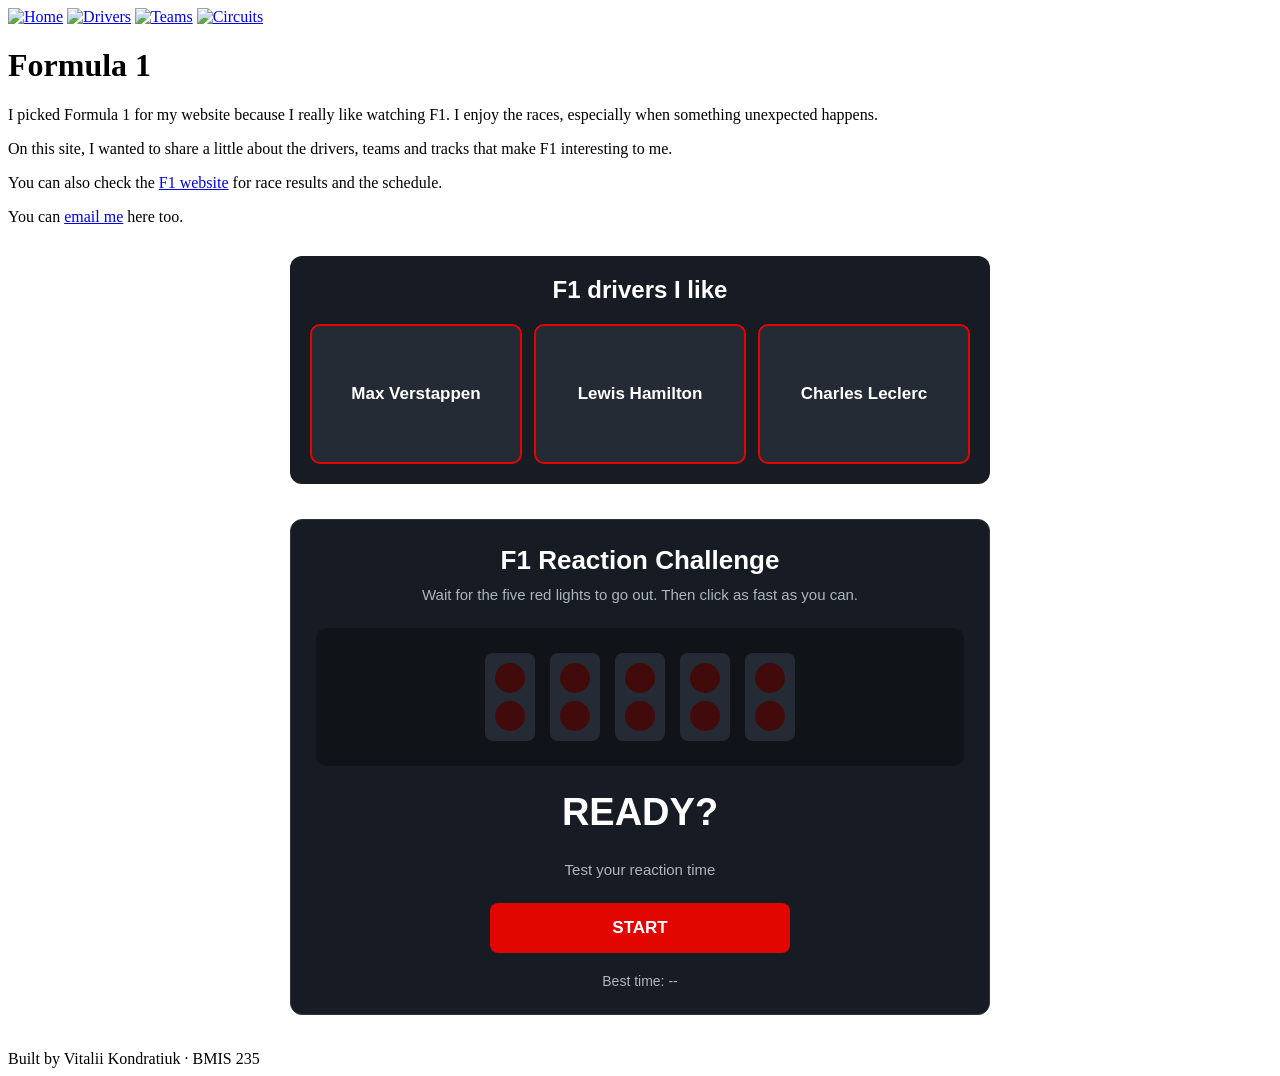
==== index.html @ 8a63a35b "reaction challenge" ====
<!DOCTYPE html>
<!--
  Author: Vitalii Kondratiuk
  GU username: vkondratiuk
  Course: BMIS 235 - HTML-4
-->
<html lang="en">
<head>
<meta charset="utf-8">
<meta name="author" content="Vitalii Kondratiuk">
<meta name="viewport" content="width=device-width, initial-scale=1">
<title>Formula 1 | Home</title>
<link rel="stylesheet" href="styles.css">
</head>
<body>

<nav>
    <a href="index.html"><img src="img/home.png" alt="Home"></a>
    <a href="drivers.html"><img src="img/drivers.png" alt="Drivers"></a>
    <a href="teams.html"><img src="img/teams.png" alt="Teams"></a>
    <a href="circuits.html"><img src="img/circuits.png" alt="Circuits"></a>
</nav>

<h1>Formula 1</h1>

<p>I picked Formula 1 for my website because I really like watching F1. I enjoy the races, especially when something unexpected happens.</p>

<p>On this site, I wanted to share a little about the drivers, teams and tracks that make F1 interesting to me.</p>

<p>You can also check the <a href="https://www.formula1.com/">F1 website</a> for race results and the schedule.</p>

<p>You can <a href="mailto:vkondratiuk@zagmail.gonzaga.edu">email me</a> here too.</p>

<div class="showcase">

<!-- css cards -->
<style>
.showcase {
    max-width: 700px;
    margin: 30px auto;
    padding: 20px;
    background-color: #171c24;
    border-radius: 12px;
    box-sizing: border-box;
    font-family: Arial, sans-serif;
}

.showcase .f1-title {
    color: white;
    text-align: center;
    margin: 0 0 20px;
    font-size: 24px;
}

.showcase .f1-cards {
    display: grid;
    grid-template-columns: repeat(3, minmax(0, 1fr));
    gap: 12px;
}

.showcase .f1-card {
    display: block;
    width: 100%;
    height: 140px;
    padding: 0;
    border: none;
    background: transparent;
    color: white;
    cursor: pointer;
    perspective: 800px;
    font-family: inherit;
}

.showcase .f1-inner {
    display: block;
    position: relative;
    width: 100%;
    height: 100%;
    transform-style: preserve-3d;
    transition: transform 0.5s ease;
}

.showcase .f1-card.is-flipped .f1-inner {
    transform: rotateY(180deg);
}

.showcase .f1-front,
.showcase .f1-back {
    position: absolute;
    inset: 0;
    display: flex;
    flex-direction: column;
    align-items: center;
    justify-content: center;
    padding: 12px;
    border: 2px solid #e10600;
    border-radius: 10px;
    box-sizing: border-box;
    backface-visibility: hidden;
    -webkit-backface-visibility: hidden;
    text-align: center;
}

.showcase .f1-front {
    background-color: #252b35;
}

.showcase .f1-back {
    background-color: #e10600;
    transform: rotateY(180deg);
}

.showcase .f1-front strong {
    font-size: 17px;
}

.showcase .f1-back span {
    font-size: 14px;
    line-height: 1.4;
}

.showcase .f1-card:focus-visible {
    outline: 2px solid white;
    outline-offset: 4px;
}

@media (max-width: 520px) {
    .showcase .f1-cards {
        grid-template-columns: 1fr;
    }

    .showcase .f1-card {
        height: 100px;
    }
}

@media (prefers-reduced-motion: reduce) {
    .showcase .f1-inner {
        transition: none;
    }
}
</style>

<h2 class="f1-title">F1 drivers I like</h2>

<div class="f1-cards">
    <button class="f1-card" type="button" aria-pressed="false">
        <span class="f1-inner">
            <span class="f1-front">
                <strong>Max Verstappen</strong>
            </span>
            <span class="f1-back">
                <span>I like how aggressive he is on track</span>
            </span>
        </span>
    </button>

    <button class="f1-card" type="button" aria-pressed="false">
        <span class="f1-inner">
            <span class="f1-front">
                <strong>Lewis Hamilton</strong>
            </span>
            <span class="f1-back">
                <span>It's fun watching him fight for positions</span>
            </span>
        </span>
    </button>

    <button class="f1-card" type="button" aria-pressed="false">
        <span class="f1-inner">
            <span class="f1-front">
                <strong>Charles Leclerc</strong>
            </span>
            <span class="f1-back">
                <span>His qualifying laps are crazy sometimes</span>
            </span>
        </span>
    </button>
</div>

<script>
document.querySelectorAll(".showcase .f1-card").forEach((card) => {
    card.addEventListener("click", () => {
        const flipped = card.classList.toggle("is-flipped");
        card.setAttribute("aria-pressed", String(flipped));
    });
});
</script>

</div>


<!--
  AI piece: F1 reaction game made with ChatGPT.
  The lights turn on one by one and then go out after a random delay.
  JavaScript measures the reaction time and saves the best result.
-->
<section class="reaction-game">

<style>
.reaction-game {
    max-width: 700px;
    margin: 35px auto;
    padding: 25px;
    box-sizing: border-box;
    background: #171c24;
    border: 1px solid #30343b;
    border-radius: 12px;
    text-align: center;
    font-family: Arial, sans-serif;
}

.reaction-game h2 {
    margin: 0 0 10px;
    color: white;
    font-size: 26px;
}

.reaction-game .reaction-info {
    margin: 0 auto 25px;
    font-size: 15px;
    color: #aeb4bd;
}

.reaction-game .reaction-lights {
    display: flex;
    justify-content: center;
    gap: 15px;
    padding: 25px 10px;
    background: #101419;
    border-radius: 10px;
}

.reaction-game .reaction-light {
    display: flex;
    flex-direction: column;
    gap: 8px;
    padding: 10px;
    background: #252b35;
    border-radius: 8px;
}

.reaction-game .reaction-light span {
    display: block;
    width: 30px;
    height: 30px;
    border-radius: 50%;
    background: #420b0b;
    transition: background 0.1s;
}

.reaction-game .reaction-light.on span {
    background: #ff2020;
    box-shadow: 0 0 15px #e10600;
}

.reaction-game .reaction-result {
    min-height: 60px;
    margin: 25px 0 10px;
    font-size: 38px;
    font-weight: bold;
    color: white;
}

.reaction-game .reaction-message {
    min-height: 22px;
    margin: 0 0 20px;
    color: #aeb4bd;
    font-size: 15px;
}

.reaction-game .reaction-button {
    width: 100%;
    max-width: 300px;
    padding: 15px 20px;
    border: none;
    border-radius: 8px;
    background: #e10600;
    color: white;
    font-size: 17px;
    font-weight: bold;
    cursor: pointer;
}

.reaction-game .reaction-button:hover {
    background: #ff2424;
}

.reaction-game .reaction-button:focus-visible {
    outline: 3px solid white;
    outline-offset: 3px;
}

.reaction-game .reaction-best {
    margin: 20px 0 0;
    color: #aeb4bd;
    font-size: 14px;
}

@media (max-width: 520px) {
    .reaction-game {
        padding: 15px;
    }

    .reaction-game .reaction-lights {
        gap: 5px;
    }

    .reaction-game .reaction-light {
        padding: 5px;
        gap: 5px;
    }

    .reaction-game .reaction-light span {
        width: 22px;
        height: 22px;
    }

    .reaction-game .reaction-result {
        font-size: 30px;
    }
}
</style>

<h2>F1 Reaction Challenge</h2>

<p class="reaction-info">
    Wait for the five red lights to go out.
    Then click as fast as you can.
</p>

<div class="reaction-lights" aria-hidden="true">
    <div class="reaction-light">
        <span></span><span></span>
    </div>
    <div class="reaction-light">
        <span></span><span></span>
    </div>
    <div class="reaction-light">
        <span></span><span></span>
    </div>
    <div class="reaction-light">
        <span></span><span></span>
    </div>
    <div class="reaction-light">
        <span></span><span></span>
    </div>
</div>

<div class="reaction-result" aria-live="polite">
    READY?
</div>

<p class="reaction-message">Test your reaction time</p>

<button class="reaction-button" type="button">
    START
</button>

<p class="reaction-best">Best time: --</p>

<script>
(() => {
    const game = document.querySelector(".reaction-game");
    const lights = game.querySelectorAll(".reaction-light");
    const button = game.querySelector(".reaction-button");
    const result = game.querySelector(".reaction-result");
    const message = game.querySelector(".reaction-message");
    const bestDisplay = game.querySelector(".reaction-best");

    let state = "ready";
    let startTime = 0;
    let timers = [];
    let bestTime = null;

    try {
        const saved = localStorage.getItem("f1ReactionBest");

        if (saved !== null &&
            Number.isFinite(Number(saved)) &&
            Number(saved) >= 0) {
            bestTime = Number(saved);
            bestDisplay.textContent = "Best time: " + bestTime + " ms";
        }
    } catch (error) {
        // Game works without saved results
    }

    function clearLights() {
        lights.forEach(light => {
            light.classList.remove("on");
        });
    }

    function clearTimers() {
        timers.forEach(timer => clearTimeout(timer));
        timers = [];
    }

    function startGame() {
        clearTimers();
        clearLights();

        state = "waiting";
        result.textContent = "GET READY";
        message.textContent = "Don't click before lights out";
        button.textContent = "WAIT...";

        lights.forEach((light, index) => {
            const timer = setTimeout(() => {
                light.classList.add("on");
            }, (index + 1) * 1000);

            timers.push(timer);
        });

        const randomDelay = 500 + Math.random() * 2000;

        const timer = setTimeout(() => {
            clearLights();
            startTime = performance.now();

            state = "go";
            result.textContent = "GO!";
            message.textContent = "Click now!";
            button.textContent = "CLICK!";
        }, 5000 + randomDelay);

        timers.push(timer);
    }

    function jumpStart() {
        clearTimers();
        clearLights();

        state = "finished";
        result.textContent = "JUMP START";
        message.textContent = "You clicked too early";
        button.textContent = "TRY AGAIN";
    }

    function finishGame() {
        const reaction = Math.round(performance.now() - startTime);

        state = "finished";
        result.textContent = reaction + " ms";
        button.textContent = "TRY AGAIN";

        if (reaction < 200) {
            message.textContent = "Amazing reaction!";
        } else if (reaction < 350) {
            message.textContent = "Nice start!";
        } else {
            message.textContent = "Try to beat your time";
        }

        if (bestTime === null || reaction < bestTime) {
            bestTime = reaction;
            bestDisplay.textContent = "Best time: " + bestTime + " ms";

            try {
                localStorage.setItem("f1ReactionBest", bestTime);
            } catch (error) {
                // Saving is optional
            }
        }
    }

    button.addEventListener("click", () => {
        if (state === "ready" || state === "finished") {
            startGame();
        } else if (state === "waiting") {
            jumpStart();
        } else if (state === "go") {
            finishGame();
        }
    });
})();
</script>

</section>

<footer>Built by Vitalii Kondratiuk &middot; BMIS 235</footer>

</body>
</html>
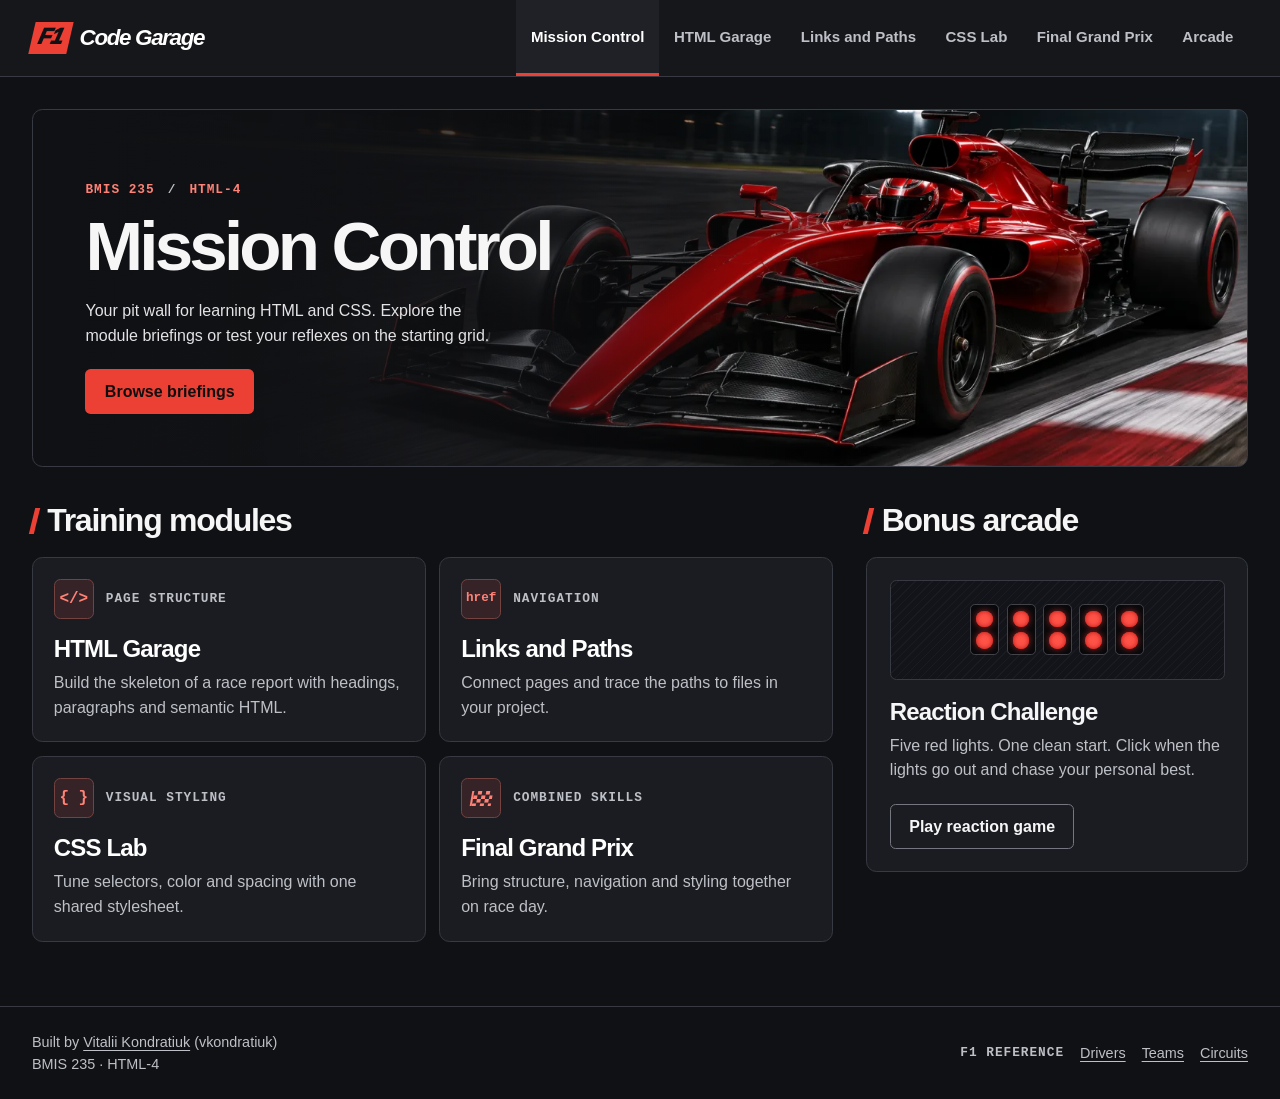
==== commit 8bcb96bb: "Build F1 Code Garage foundation" ====
--- a/index.html
+++ b/index.html
@@ -1,4 +1,4 @@
-<!DOCTYPE html>
+<!doctype html>
 <!--
   Author: Vitalii Kondratiuk
   GU username: vkondratiuk
@@ -6,481 +6,102 @@
 -->
 <html lang="en">
 <head>
-<meta charset="utf-8">
-<meta name="author" content="Vitalii Kondratiuk">
-<meta name="viewport" content="width=device-width, initial-scale=1">
-<title>Formula 1 | Home</title>
-<link rel="stylesheet" href="styles.css">
+  <meta charset="utf-8">
+  <meta name="viewport" content="width=device-width, initial-scale=1">
+  <meta name="author" content="Vitalii Kondratiuk">
+  <title>Mission Control | F1 Code Garage</title>
+  <link rel="icon" href="img/garage-icon.png" type="image/png">
+  <link rel="stylesheet" href="styles.css">
 </head>
 <body>
-
-<nav>
-    <a href="index.html"><img src="img/home.png" alt="Home"></a>
-    <a href="drivers.html"><img src="img/drivers.png" alt="Drivers"></a>
-    <a href="teams.html"><img src="img/teams.png" alt="Teams"></a>
-    <a href="circuits.html"><img src="img/circuits.png" alt="Circuits"></a>
-</nav>
-
-<h1>Formula 1</h1>
-
-<p>I picked Formula 1 for my website because I really like watching F1. I enjoy the races, especially when something unexpected happens.</p>
-
-<p>On this site, I wanted to share a little about the drivers, teams and tracks that make F1 interesting to me.</p>
-
-<p>You can also check the <a href="https://www.formula1.com/">F1 website</a> for race results and the schedule.</p>
-
-<p>You can <a href="mailto:vkondratiuk@zagmail.gonzaga.edu">email me</a> here too.</p>
-
-<div class="showcase">
-
-<!-- css cards -->
-<style>
-.showcase {
-    max-width: 700px;
-    margin: 30px auto;
-    padding: 20px;
-    background-color: #171c24;
-    border-radius: 12px;
-    box-sizing: border-box;
-    font-family: Arial, sans-serif;
-}
-
-.showcase .f1-title {
-    color: white;
-    text-align: center;
-    margin: 0 0 20px;
-    font-size: 24px;
-}
-
-.showcase .f1-cards {
-    display: grid;
-    grid-template-columns: repeat(3, minmax(0, 1fr));
-    gap: 12px;
-}
-
-.showcase .f1-card {
-    display: block;
-    width: 100%;
-    height: 140px;
-    padding: 0;
-    border: none;
-    background: transparent;
-    color: white;
-    cursor: pointer;
-    perspective: 800px;
-    font-family: inherit;
-}
-
-.showcase .f1-inner {
-    display: block;
-    position: relative;
-    width: 100%;
-    height: 100%;
-    transform-style: preserve-3d;
-    transition: transform 0.5s ease;
-}
-
-.showcase .f1-card.is-flipped .f1-inner {
-    transform: rotateY(180deg);
-}
-
-.showcase .f1-front,
-.showcase .f1-back {
-    position: absolute;
-    inset: 0;
-    display: flex;
-    flex-direction: column;
-    align-items: center;
-    justify-content: center;
-    padding: 12px;
-    border: 2px solid #e10600;
-    border-radius: 10px;
-    box-sizing: border-box;
-    backface-visibility: hidden;
-    -webkit-backface-visibility: hidden;
-    text-align: center;
-}
-
-.showcase .f1-front {
-    background-color: #252b35;
-}
-
-.showcase .f1-back {
-    background-color: #e10600;
-    transform: rotateY(180deg);
-}
-
-.showcase .f1-front strong {
-    font-size: 17px;
-}
-
-.showcase .f1-back span {
-    font-size: 14px;
-    line-height: 1.4;
-}
-
-.showcase .f1-card:focus-visible {
-    outline: 2px solid white;
-    outline-offset: 4px;
-}
-
-@media (max-width: 520px) {
-    .showcase .f1-cards {
-        grid-template-columns: 1fr;
-    }
-
-    .showcase .f1-card {
-        height: 100px;
-    }
-}
-
-@media (prefers-reduced-motion: reduce) {
-    .showcase .f1-inner {
-        transition: none;
-    }
-}
-</style>
-
-<h2 class="f1-title">F1 drivers I like</h2>
-
-<div class="f1-cards">
-    <button class="f1-card" type="button" aria-pressed="false">
-        <span class="f1-inner">
-            <span class="f1-front">
-                <strong>Max Verstappen</strong>
-            </span>
-            <span class="f1-back">
-                <span>I like how aggressive he is on track</span>
-            </span>
-        </span>
-    </button>
-
-    <button class="f1-card" type="button" aria-pressed="false">
-        <span class="f1-inner">
-            <span class="f1-front">
-                <strong>Lewis Hamilton</strong>
-            </span>
-            <span class="f1-back">
-                <span>It's fun watching him fight for positions</span>
-            </span>
-        </span>
-    </button>
-
-    <button class="f1-card" type="button" aria-pressed="false">
-        <span class="f1-inner">
-            <span class="f1-front">
-                <strong>Charles Leclerc</strong>
-            </span>
-            <span class="f1-back">
-                <span>His qualifying laps are crazy sometimes</span>
-            </span>
-        </span>
-    </button>
-</div>
-
-<script>
-document.querySelectorAll(".showcase .f1-card").forEach((card) => {
-    card.addEventListener("click", () => {
-        const flipped = card.classList.toggle("is-flipped");
-        card.setAttribute("aria-pressed", String(flipped));
-    });
-});
-</script>
-
-</div>
-
-
-<!--
-  AI piece: F1 reaction game made with ChatGPT.
-  The lights turn on one by one and then go out after a random delay.
-  JavaScript measures the reaction time and saves the best result.
--->
-<section class="reaction-game">
-
-<style>
-.reaction-game {
-    max-width: 700px;
-    margin: 35px auto;
-    padding: 25px;
-    box-sizing: border-box;
-    background: #171c24;
-    border: 1px solid #30343b;
-    border-radius: 12px;
-    text-align: center;
-    font-family: Arial, sans-serif;
-}
-
-.reaction-game h2 {
-    margin: 0 0 10px;
-    color: white;
-    font-size: 26px;
-}
-
-.reaction-game .reaction-info {
-    margin: 0 auto 25px;
-    font-size: 15px;
-    color: #aeb4bd;
-}
-
-.reaction-game .reaction-lights {
-    display: flex;
-    justify-content: center;
-    gap: 15px;
-    padding: 25px 10px;
-    background: #101419;
-    border-radius: 10px;
-}
-
-.reaction-game .reaction-light {
-    display: flex;
-    flex-direction: column;
-    gap: 8px;
-    padding: 10px;
-    background: #252b35;
-    border-radius: 8px;
-}
-
-.reaction-game .reaction-light span {
-    display: block;
-    width: 30px;
-    height: 30px;
-    border-radius: 50%;
-    background: #420b0b;
-    transition: background 0.1s;
-}
-
-.reaction-game .reaction-light.on span {
-    background: #ff2020;
-    box-shadow: 0 0 15px #e10600;
-}
-
-.reaction-game .reaction-result {
-    min-height: 60px;
-    margin: 25px 0 10px;
-    font-size: 38px;
-    font-weight: bold;
-    color: white;
-}
-
-.reaction-game .reaction-message {
-    min-height: 22px;
-    margin: 0 0 20px;
-    color: #aeb4bd;
-    font-size: 15px;
-}
-
-.reaction-game .reaction-button {
-    width: 100%;
-    max-width: 300px;
-    padding: 15px 20px;
-    border: none;
-    border-radius: 8px;
-    background: #e10600;
-    color: white;
-    font-size: 17px;
-    font-weight: bold;
-    cursor: pointer;
-}
-
-.reaction-game .reaction-button:hover {
-    background: #ff2424;
-}
-
-.reaction-game .reaction-button:focus-visible {
-    outline: 3px solid white;
-    outline-offset: 3px;
-}
-
-.reaction-game .reaction-best {
-    margin: 20px 0 0;
-    color: #aeb4bd;
-    font-size: 14px;
-}
-
-@media (max-width: 520px) {
-    .reaction-game {
-        padding: 15px;
-    }
-
-    .reaction-game .reaction-lights {
-        gap: 5px;
-    }
-
-    .reaction-game .reaction-light {
-        padding: 5px;
-        gap: 5px;
-    }
-
-    .reaction-game .reaction-light span {
-        width: 22px;
-        height: 22px;
-    }
-
-    .reaction-game .reaction-result {
-        font-size: 30px;
-    }
-}
-</style>
-
-<h2>F1 Reaction Challenge</h2>
-
-<p class="reaction-info">
-    Wait for the five red lights to go out.
-    Then click as fast as you can.
-</p>
-
-<div class="reaction-lights" aria-hidden="true">
-    <div class="reaction-light">
-        <span></span><span></span>
+  <a class="skip" href="#main">Skip to content</a>
+  <header class="masthead">
+    <div class="wrap masthead-inner">
+      <a class="brand" href="index.html" aria-label="F1 Code Garage home">
+        <span class="brand-mark">F1</span><span>Code Garage</span>
+      </a>
+      <nav class="primary" aria-label="Main navigation">
+        <a href="index.html" aria-current="page">Mission Control</a>
+        <a href="html-garage.html">HTML Garage</a>
+        <a href="links-and-paths.html">Links and Paths</a>
+        <a href="css-lab.html">CSS Lab</a>
+        <a href="final-grand-prix.html">Final Grand Prix</a>
+        <a href="arcade.html">Arcade</a>
+      </nav>
     </div>
-    <div class="reaction-light">
-        <span></span><span></span>
+  </header>
+  <main class="wrap" id="main" tabindex="-1">
+    <section class="hero" aria-labelledby="dashboard-title">
+      <div class="hero-content">
+        <p class="eyebrow">BMIS 235 <span>/</span> HTML-4</p>
+        <h1 id="dashboard-title">Mission Control</h1>
+        <p>Your pit wall for learning HTML and CSS. Explore the module briefings or test your reflexes on the starting grid.</p>
+        <a class="action" href="#modules">Browse briefings</a>
+      </div>
+    </section>
+    <div class="dashboard">
+      <section id="modules" aria-labelledby="modules-title" tabindex="-1">
+        <h2 class="section-title" id="modules-title">Training modules</h2>
+        <ul class="module-grid">
+          <li>
+            <a class="module-card" href="html-garage.html">
+              <span class="card-meta"><span class="module-icon icon-html-garage" aria-hidden="true">&lt;/&gt;</span>
+                <span class="label">Page structure</span></span>
+              <h3>HTML Garage</h3>
+              <p>Build the skeleton of a race report with headings, paragraphs and semantic HTML.</p>
+            </a>
+          </li>
+          <li>
+            <a class="module-card" href="links-and-paths.html">
+              <span class="card-meta"><span class="module-icon icon-links-and-paths" aria-hidden="true">href</span>
+                <span class="label">Navigation</span></span>
+              <h3>Links and Paths</h3>
+              <p>Connect pages and trace the paths to files in your project.</p>
+            </a>
+          </li>
+          <li>
+            <a class="module-card" href="css-lab.html">
+              <span class="card-meta"><span class="module-icon icon-css-lab" aria-hidden="true">{ }</span>
+                <span class="label">Visual styling</span></span>
+              <h3>CSS Lab</h3>
+              <p>Tune selectors, color and spacing with one shared stylesheet.</p>
+            </a>
+          </li>
+          <li>
+            <a class="module-card" href="final-grand-prix.html">
+              <span class="card-meta"><span class="module-icon icon-final-grand-prix" aria-hidden="true"></span>
+                <span class="label">Combined skills</span></span>
+              <h3>Final Grand Prix</h3>
+              <p>Bring structure, navigation and styling together on race day.</p>
+            </a>
+          </li>
+        </ul>
+      </section>
+      <aside class="arcade-aside" aria-labelledby="bonus-title">
+        <h2 class="section-title" id="bonus-title">Bonus arcade</h2>
+        <div class="arcade-card panel">
+          <div class="mini-grid" aria-hidden="true">
+            <i></i>
+            <i></i>
+            <i></i>
+            <i></i>
+            <i></i>
+          </div>
+          <h3>Reaction Challenge</h3>
+          <p>Five red lights. One clean start. Click when the lights go out and chase your personal best.</p>
+          <a class="action secondary" href="arcade.html">Play reaction game</a>
+        </div>
+      </aside>
     </div>
-    <div class="reaction-light">
-        <span></span><span></span>
+  </main>
+  <footer>
+    <div class="wrap footer-inner">
+      <p>Built by <a href="mailto:vkondratiuk@zagmail.gonzaga.edu">Vitalii Kondratiuk</a> (vkondratiuk)<br>BMIS 235 · HTML-4</p>
+      <nav class="references" aria-label="Formula 1 reference pages">
+        <span>F1 reference</span>
+        <a href="drivers.html">Drivers</a> <a href="teams.html">Teams</a> <a href="circuits.html">Circuits</a>
+      </nav>
     </div>
-    <div class="reaction-light">
-        <span></span><span></span>
-    </div>
-    <div class="reaction-light">
-        <span></span><span></span>
-    </div>
-</div>
-
-<div class="reaction-result" aria-live="polite">
-    READY?
-</div>
-
-<p class="reaction-message">Test your reaction time</p>
-
-<button class="reaction-button" type="button">
-    START
-</button>
-
-<p class="reaction-best">Best time: --</p>
-
-<script>
-(() => {
-    const game = document.querySelector(".reaction-game");
-    const lights = game.querySelectorAll(".reaction-light");
-    const button = game.querySelector(".reaction-button");
-    const result = game.querySelector(".reaction-result");
-    const message = game.querySelector(".reaction-message");
-    const bestDisplay = game.querySelector(".reaction-best");
-
-    let state = "ready";
-    let startTime = 0;
-    let timers = [];
-    let bestTime = null;
-
-    try {
-        const saved = localStorage.getItem("f1ReactionBest");
-
-        if (saved !== null &&
-            Number.isFinite(Number(saved)) &&
-            Number(saved) >= 0) {
-            bestTime = Number(saved);
-            bestDisplay.textContent = "Best time: " + bestTime + " ms";
-        }
-    } catch (error) {
-        // Game works without saved results
-    }
-
-    function clearLights() {
-        lights.forEach(light => {
-            light.classList.remove("on");
-        });
-    }
-
-    function clearTimers() {
-        timers.forEach(timer => clearTimeout(timer));
-        timers = [];
-    }
-
-    function startGame() {
-        clearTimers();
-        clearLights();
-
-        state = "waiting";
-        result.textContent = "GET READY";
-        message.textContent = "Don't click before lights out";
-        button.textContent = "WAIT...";
-
-        lights.forEach((light, index) => {
-            const timer = setTimeout(() => {
-                light.classList.add("on");
-            }, (index + 1) * 1000);
-
-            timers.push(timer);
-        });
-
-        const randomDelay = 500 + Math.random() * 2000;
-
-        const timer = setTimeout(() => {
-            clearLights();
-            startTime = performance.now();
-
-            state = "go";
-            result.textContent = "GO!";
-            message.textContent = "Click now!";
-            button.textContent = "CLICK!";
-        }, 5000 + randomDelay);
-
-        timers.push(timer);
-    }
-
-    function jumpStart() {
-        clearTimers();
-        clearLights();
-
-        state = "finished";
-        result.textContent = "JUMP START";
-        message.textContent = "You clicked too early";
-        button.textContent = "TRY AGAIN";
-    }
-
-    function finishGame() {
-        const reaction = Math.round(performance.now() - startTime);
-
-        state = "finished";
-        result.textContent = reaction + " ms";
-        button.textContent = "TRY AGAIN";
-
-        if (reaction < 200) {
-            message.textContent = "Amazing reaction!";
-        } else if (reaction < 350) {
-            message.textContent = "Nice start!";
-        } else {
-            message.textContent = "Try to beat your time";
-        }
-
-        if (bestTime === null || reaction < bestTime) {
-            bestTime = reaction;
-            bestDisplay.textContent = "Best time: " + bestTime + " ms";
-
-            try {
-                localStorage.setItem("f1ReactionBest", bestTime);
-            } catch (error) {
-                // Saving is optional
-            }
-        }
-    }
-
-    button.addEventListener("click", () => {
-        if (state === "ready" || state === "finished") {
-            startGame();
-        } else if (state === "waiting") {
-            jumpStart();
-        } else if (state === "go") {
-            finishGame();
-        }
-    });
-})();
-</script>
-
-</section>
-
-<footer>Built by Vitalii Kondratiuk &middot; BMIS 235</footer>
-
+  </footer>
 </body>
-</html>+</html>
--- a/styles.css
+++ b/styles.css
@@ -0,0 +1,285 @@
+:root {
+  color-scheme: dark;
+  --canvas: #101114;
+  --panel: #1a1c21;
+  --inset: #121419;
+  --line: #373a42;
+  --text: #f6f6f6;
+  --muted: #bec0c7;
+  --red: #ec4035;
+  --bright: #ff8276;
+  --focus: #ffd978;
+  --radius: .65rem;
+  --display: "Arial Black", "Helvetica Neue", Arial, sans-serif;
+  --mono: ui-monospace, "SFMono-Regular", Consolas, monospace;
+}
+
+* { box-sizing: border-box; }
+body {
+  margin: 0;
+  background: var(--canvas);
+  color: var(--text);
+  font: 1rem/1.55 "Helvetica Neue", Arial, sans-serif;
+}
+a { color: var(--bright); text-underline-offset: .2em; }
+a:hover { color: white; }
+:focus-visible { outline: 3px solid var(--focus); outline-offset: 3px; }
+.skip {
+  position: absolute;
+  z-index: 2;
+  top: .5rem;
+  left: .5rem;
+  transform: translateY(-180%);
+  background: white;
+  color: black;
+  padding: .7rem 1rem;
+}
+.skip:focus { transform: none; color: black; }
+.wrap { width: min(76rem, calc(100% - 4rem)); margin-inline: auto; }
+main.wrap { padding-block: 2rem 4rem; }
+h1, h2, h3, p { margin: 0; }
+h1, h2, h3 { font-family: var(--display); line-height: 1.12; }
+h1 { font-size: clamp(2.5rem, 5.4vw, 5rem); letter-spacing: -.055em; }
+h2 { font-size: clamp(1.55rem, 2.5vw, 2rem); letter-spacing: -.04em; }
+h3 { font-size: 1.5rem; letter-spacing: -.035em; }
+p { color: var(--muted); }
+.eyebrow, .label, .breadcrumb, .references span {
+  font: 700 .8rem/1.4 var(--mono);
+  letter-spacing: .075em;
+  text-transform: uppercase;
+}
+.eyebrow { color: var(--bright); }
+.eyebrow span { color: var(--muted); margin-inline: .35em; }
+
+/* Shared navigation */
+.masthead { background: #16171b; border-bottom: 1px solid var(--line); }
+.masthead-inner {
+  display: flex;
+  align-items: center;
+  justify-content: space-between;
+  gap: 1.5rem;
+  min-height: 4.75rem;
+}
+.brand {
+  display: inline-flex;
+  align-items: center;
+  gap: .6rem;
+  color: white;
+  font: 800 italic 1.4rem/1 var(--display);
+  letter-spacing: -.06em;
+  white-space: nowrap;
+  text-decoration: none;
+}
+.brand-mark {
+  display: inline-block;
+  padding: .2em .36em .21em .29em;
+  color: #101114;
+  background: var(--red);
+  transform: skewX(-13deg);
+  font-weight: 950;
+}
+.primary { display: flex; align-self: stretch; }
+.primary a {
+  display: flex;
+  align-items: center;
+  padding: .75rem clamp(.5rem, 1.15vw, 1.05rem);
+  border-bottom: 3px solid transparent;
+  color: var(--muted);
+  font-size: .94rem;
+  font-weight: 600;
+  text-decoration: none;
+}
+.primary a:hover, .primary a[aria-current] { color: white; background: #202126; }
+.primary a[aria-current] { border-color: var(--red); }
+
+/* Mission Control */
+.hero {
+  display: grid;
+  align-items: end;
+  min-height: clamp(20rem, 28vw, 23rem);
+  padding: clamp(1.5rem, 4.1vw, 3.6rem);
+  border: 1px solid var(--line);
+  border-radius: var(--radius);
+  background-color: var(--inset);
+  background-image: linear-gradient(90deg, #101114 1%, rgb(16 17 20 / 94%) 21%,
+    rgb(16 17 20 / 72%) 39%, transparent 69%), url("img/garage-hero.webp");
+  background-size: cover;
+  background-position: center;
+}
+.hero-content { max-width: 32rem; }
+.hero h1 { margin-block: .55rem .85rem; }
+.hero-content > p:not(.eyebrow) { max-width: 26rem; color: #e3e3e6; }
+.action {
+  display: inline-flex;
+  align-items: center;
+  justify-content: center;
+  min-height: 2.8rem;
+  padding: .65rem 1.15rem;
+  border: 1px solid transparent;
+  border-radius: .35rem;
+  background: var(--red);
+  color: #100f10;
+  font: 750 1rem/1.35 Arial, sans-serif;
+  text-decoration: none;
+  cursor: pointer;
+}
+.action:hover { background: var(--bright); color: #100f10; }
+.hero .action, .arcade-card .action { margin-top: 1.3rem; }
+.dashboard {
+  display: grid;
+  grid-template-columns: minmax(0, 2.1fr) minmax(16rem, 1fr);
+  gap: clamp(1.5rem, 2.6vw, 2.3rem);
+  margin-top: 2.25rem;
+}
+#modules { scroll-margin-top: 1.25rem; }
+.section-title { display: flex; align-items: center; gap: .65rem; margin-bottom: 1.1rem; }
+.section-title::before {
+  content: "";
+  width: .3rem;
+  height: .82em;
+  background: var(--red);
+  transform: skewX(-14deg);
+}
+.module-grid {
+  display: grid;
+  grid-template-columns: repeat(2, minmax(0, 1fr));
+  gap: .85rem;
+  margin: 0;
+  padding: 0;
+  list-style: none;
+}
+.panel, .module-card { background: var(--panel); border: 1px solid var(--line); border-radius: var(--radius); }
+.module-card { display: block; height: 100%; padding: 1.3rem; color: white; text-decoration: none; }
+.module-card:hover, .module-card:focus-visible { background: #222329; border-color: var(--bright); }
+.card-meta { display: flex; align-items: center; gap: .75rem; margin-bottom: 1.1rem; color: var(--muted); }
+.module-icon {
+  display: grid;
+  place-items: center;
+  width: 2.5rem;
+  height: 2.5rem;
+  flex: none;
+  border: 1px solid #75433f;
+  border-radius: .4rem;
+  background: #352327;
+  color: var(--bright);
+  font: 700 1rem/1 var(--mono);
+}
+.icon-links-and-paths { font-size: .79rem; }
+.icon-final-grand-prix::before {
+  content: "";
+  width: 1.2rem;
+  height: .92rem;
+  background: repeating-conic-gradient(var(--bright) 0 25%, transparent 0 50%) 0 0 / .5rem .5rem;
+  border-left: 2px solid var(--bright);
+  transform: skewX(-10deg);
+}
+.module-card h3, .arcade-card h3 { margin-bottom: .5rem; }
+.arcade-card { padding: 1.4rem; }
+.mini-grid, .reaction-lights {
+  display: flex;
+  justify-content: center;
+  align-items: center;
+  gap: .45rem;
+  padding: 1.45rem .5rem;
+  background: var(--inset);
+  border: 1px solid var(--line);
+  border-radius: .4rem;
+}
+.mini-grid {
+  margin-bottom: 1.2rem;
+  background-image: repeating-linear-gradient(-45deg, transparent 0 5px, #1a1b20 5px 6px);
+}
+.mini-grid i, .reaction-light {
+  display: grid;
+  gap: .32rem;
+  padding: .32rem;
+  background: #08090b;
+  border: 1px solid #42434a;
+  border-radius: .3rem;
+}
+.mini-grid i::before, .mini-grid i::after, .reaction-light span {
+  content: "";
+  display: block;
+  width: 1.05rem;
+  aspect-ratio: 1;
+  border-radius: 50%;
+  background: #48232a;
+}
+.mini-grid i::before, .mini-grid i::after, .reaction-light.on span {
+  background: #ff5348;
+  box-shadow: inset 0 0 .35rem #bd1815, 0 0 .4rem #a72424;
+}
+.secondary { background: transparent; color: var(--text); border-color: #757780; }
+.secondary:hover { background: #2c2d35; color: white; }
+
+/* Module briefings and reference pages */
+.breadcrumb { margin-bottom: 2rem; color: var(--muted); }
+.breadcrumb a, .text-link { font-weight: 700; }
+.page-heading { margin-bottom: 2rem; }
+.page-heading h1, .briefing h1 { margin-block: .5rem .9rem; }
+.lead { max-width: 43rem; font-size: 1.15rem; }
+.briefing, .reaction-game, .showcase { max-width: 51rem; padding: clamp(1.25rem, 4vw, 2.5rem); }
+.briefing p + p, .briefing-note { margin-top: 1.25rem; }
+.briefing-note { margin-bottom: .75rem; }
+pre {
+  padding: 1rem;
+  margin: 1.25rem 0;
+  border-left: 3px solid var(--red);
+  background: var(--inset);
+  color: #ffe0d9;
+  white-space: pre-wrap;
+  overflow-wrap: anywhere;
+}
+code { font: 1rem/1.65 var(--mono); }
+.reaction-game { text-align: center; }
+.reaction-lights { gap: clamp(.25rem, 2vw, 1rem); }
+.reaction-light span { width: clamp(1rem, 3vw, 2rem); }
+.reaction-result { margin-top: 1.4rem; font: 800 2rem/1.3 var(--mono); }
+.reaction-button { margin: 1.3rem 0 .75rem; min-width: 10rem; }
+.reaction-best { font-family: var(--mono); }
+.showcase { margin-top: 1.5rem; }
+.f1-cards { display: grid; grid-template-columns: repeat(3, 1fr); gap: .8rem; margin-top: 1rem; }
+.f1-card {
+  min-height: 8rem;
+  border: 1px solid var(--line);
+  border-radius: .4rem;
+  background: var(--inset);
+  font: inherit;
+  color: white;
+  cursor: pointer;
+}
+.f1-card:hover, .f1-card.is-flipped { border-color: var(--red); }
+.f1-back, .f1-card.is-flipped .f1-front { display: none; }
+.f1-card.is-flipped .f1-back { display: block; }
+
+footer { border-top: 1px solid var(--line); }
+.footer-inner { display: flex; justify-content: space-between; align-items: center; gap: 1rem; padding-block: 1.5rem; }
+.footer-inner p, .references { font-size: .9rem; }
+.footer-inner a { color: var(--muted); }
+.references { display: flex; flex-wrap: wrap; align-items: center; gap: .25rem 1rem; }
+.references span { color: var(--muted); }
+.references a { padding-block: .5rem; }
+.references a[aria-current] { color: var(--bright); }
+
+@media (max-width: 62rem) {
+  .masthead-inner { display: block; padding-top: 1rem; }
+  .primary { margin-top: .7rem; flex-wrap: wrap; }
+  .dashboard { grid-template-columns: 1fr; }
+}
+@media (max-width: 42rem) {
+  .wrap { width: calc(100% - 2rem); }
+  main.wrap { padding-block: 1rem 2.5rem; }
+  .primary { display: grid; grid-template-columns: repeat(3, 1fr); }
+  .primary a { justify-content: center; min-height: 2.75rem; padding: .45rem .2rem; font-size: .875rem; text-align: center; }
+  .hero {
+    min-height: 25rem;
+    padding: 1.25rem;
+    background-image: linear-gradient(0deg, #101114 0%, #101114 30%, rgb(16 17 20 / 88%) 50%, transparent 78%), url("img/garage-hero.webp");
+    background-size: cover, auto 55%;
+    background-position: center, 76% top;
+    background-repeat: no-repeat;
+  }
+  .module-grid, .f1-cards { grid-template-columns: 1fr; }
+  .dashboard { margin-top: 1.5rem; }
+  .footer-inner { align-items: flex-start; flex-direction: column; }
+}
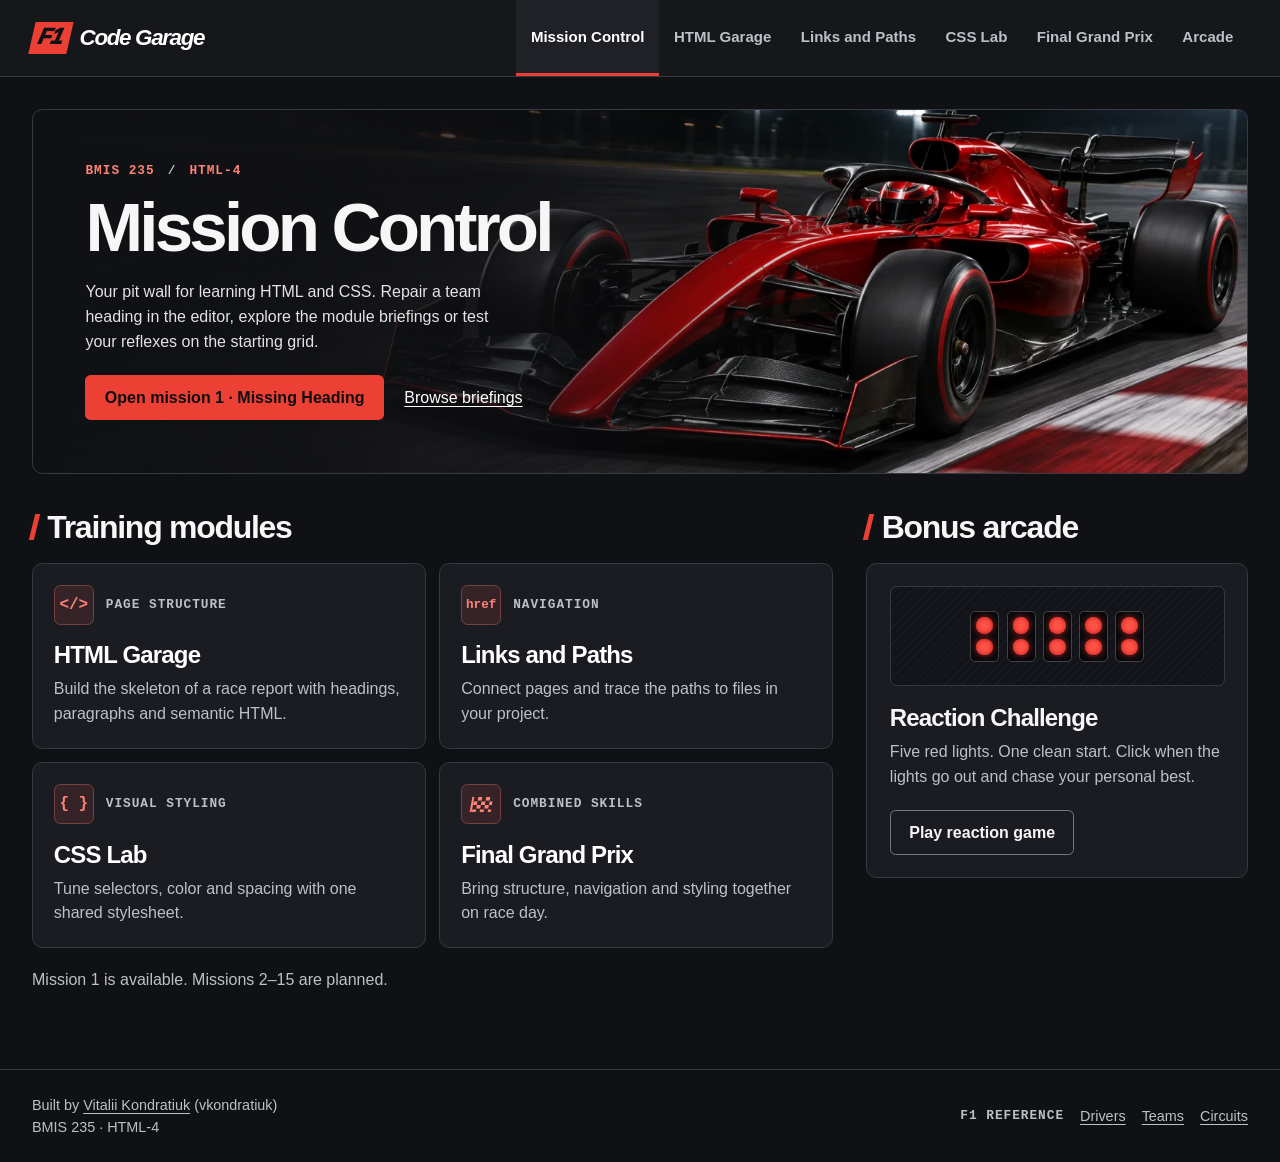
==== commit ae7db292: "Build interactive learning engine" ====
--- a/index.html
+++ b/index.html
@@ -12,6 +12,8 @@
   <title>Mission Control | F1 Code Garage</title>
   <link rel="icon" href="img/garage-icon.png" type="image/png">
   <link rel="stylesheet" href="styles.css">
+  <script defer src="js/missions.js"></script>
+  <script defer src="js/app.js"></script>
 </head>
 <body>
   <a class="skip" href="#main">Skip to content</a>
@@ -35,8 +37,10 @@
       <div class="hero-content">
         <p class="eyebrow">BMIS 235 <span>/</span> HTML-4</p>
         <h1 id="dashboard-title">Mission Control</h1>
-        <p>Your pit wall for learning HTML and CSS. Explore the module briefings or test your reflexes on the starting grid.</p>
-        <a class="action" href="#modules">Browse briefings</a>
+        <p>Your pit wall for learning HTML and CSS. Repair a team heading in the editor, explore the module briefings or test your reflexes on the starting grid.</p>
+        <a class="action" data-mission-link="last" href="mission.html?id=missing-heading">Open mission 1 · Missing Heading</a>
+        <a class="briefings-link" href="#modules">Browse briefings</a>
+        <p data-mission-status></p>
       </div>
     </section>
     <div class="dashboard">
@@ -76,6 +80,7 @@
             </a>
           </li>
         </ul>
+        <p class="briefing-note">Mission 1 is available. Missions 2–15 are planned.</p>
       </section>
       <aside class="arcade-aside" aria-labelledby="bonus-title">
         <h2 class="section-title" id="bonus-title">Bonus arcade</h2>
--- a/styles.css
+++ b/styles.css
@@ -283,3 +283,56 @@
   .dashboard { margin-top: 1.5rem; }
   .footer-inner { align-items: flex-start; flex-direction: column; }
 }
+
+/* Mission workspace */
+.briefings-link { display: inline-block; margin: .75rem 0 0 1rem; color: white; }
+[data-mission-status]:not(:empty) { margin-top: .6rem; font-weight: 600; }
+.mission-entry, .answer-panel, .help-panel { padding: clamp(1.15rem, 2.5vw, 2rem); }
+.mission-entry { max-width: 51rem; margin-block: 1rem; }
+.mission-entry p, .help-panel > p, .answer-panel h2 + p { margin-top: .5rem; }
+.mission-entry .action { margin-top: 1rem; }
+.mission-heading { margin-bottom: 1rem; }
+.concept { max-width: 73ch; margin-bottom: 1.5rem; }
+#storage-note:not(:empty) { color: var(--focus); margin-block: 1rem; }
+.workbench { display: grid; grid-template-columns: repeat(2, minmax(0, 1fr)); gap: 1rem; }
+.station { min-width: 0; padding: 1rem; }
+.station-head, .station-tools, .help-tools { display: flex; flex-wrap: wrap; gap: .75rem; align-items: center; }
+.station-head { justify-content: space-between; margin-bottom: 1rem; }
+.station-head h2 { font-size: 1.4rem; }
+.station-head .label { text-transform: none; color: var(--muted); }
+.code-area, #preview { height: 15rem; border: 1px solid var(--line); border-radius: .35rem; }
+.code-area { display: flex; background: var(--inset); }
+.code-area:focus-within { outline: 3px solid var(--focus); outline-offset: 2px; }
+.gutter, #editor { font: 1rem/1.65 var(--mono); padding-block: .8rem; }
+.gutter {
+  flex: none; overflow: hidden; padding-inline: .7rem; text-align: right;
+  white-space: pre; color: var(--muted); border-right: 1px solid var(--line);
+}
+#editor {
+  width: 100%; min-width: 0; padding-inline: .8rem; resize: none; overflow: auto;
+  background: transparent; border: 0; outline: none; color: var(--text); tab-size: 2;
+}
+#preview { display: block; width: 100%; background: white; }
+.station-tools, .help-tools { margin-top: 1rem; }
+.tool-note { font-size: .925rem; margin-top: .7rem; }
+.plain-control {
+  border: 0; padding: .65rem; background: transparent; color: var(--bright);
+  font: inherit; font-weight: 600;
+  text-decoration: underline; text-underline-offset: .2em; cursor: pointer;
+}
+.answer-panel { display: grid; grid-template-columns: minmax(0,1fr) auto; gap: 1rem; align-items: center; margin-block: 1rem; }
+.answer-result { grid-column: 1 / -1; }
+#progress { font: .925rem/1.5 var(--mono); }
+#feedback:not(:empty) { border-left: 3px solid var(--muted); padding-left: .75rem; margin-bottom: .75rem; color: white; }
+#feedback[data-result="retry"] { border-color: var(--focus); }
+#feedback[data-result="success"] { border-color: #73deb0; }
+.help-panel { margin-bottom: 1.4rem; }
+.help-panel p { max-width: 72ch; }
+.help-panel button:disabled { cursor: default; background: var(--inset); color: var(--muted); }
+#hints:empty { display: none; }
+#hints { padding-left: 1.5rem; }
+#solution { margin-top: 1rem; }
+@media (max-width: 48rem) {
+  .workbench, .answer-panel { grid-template-columns: minmax(0, 1fr); }
+  .answer-panel .action { justify-self: start; }
+}
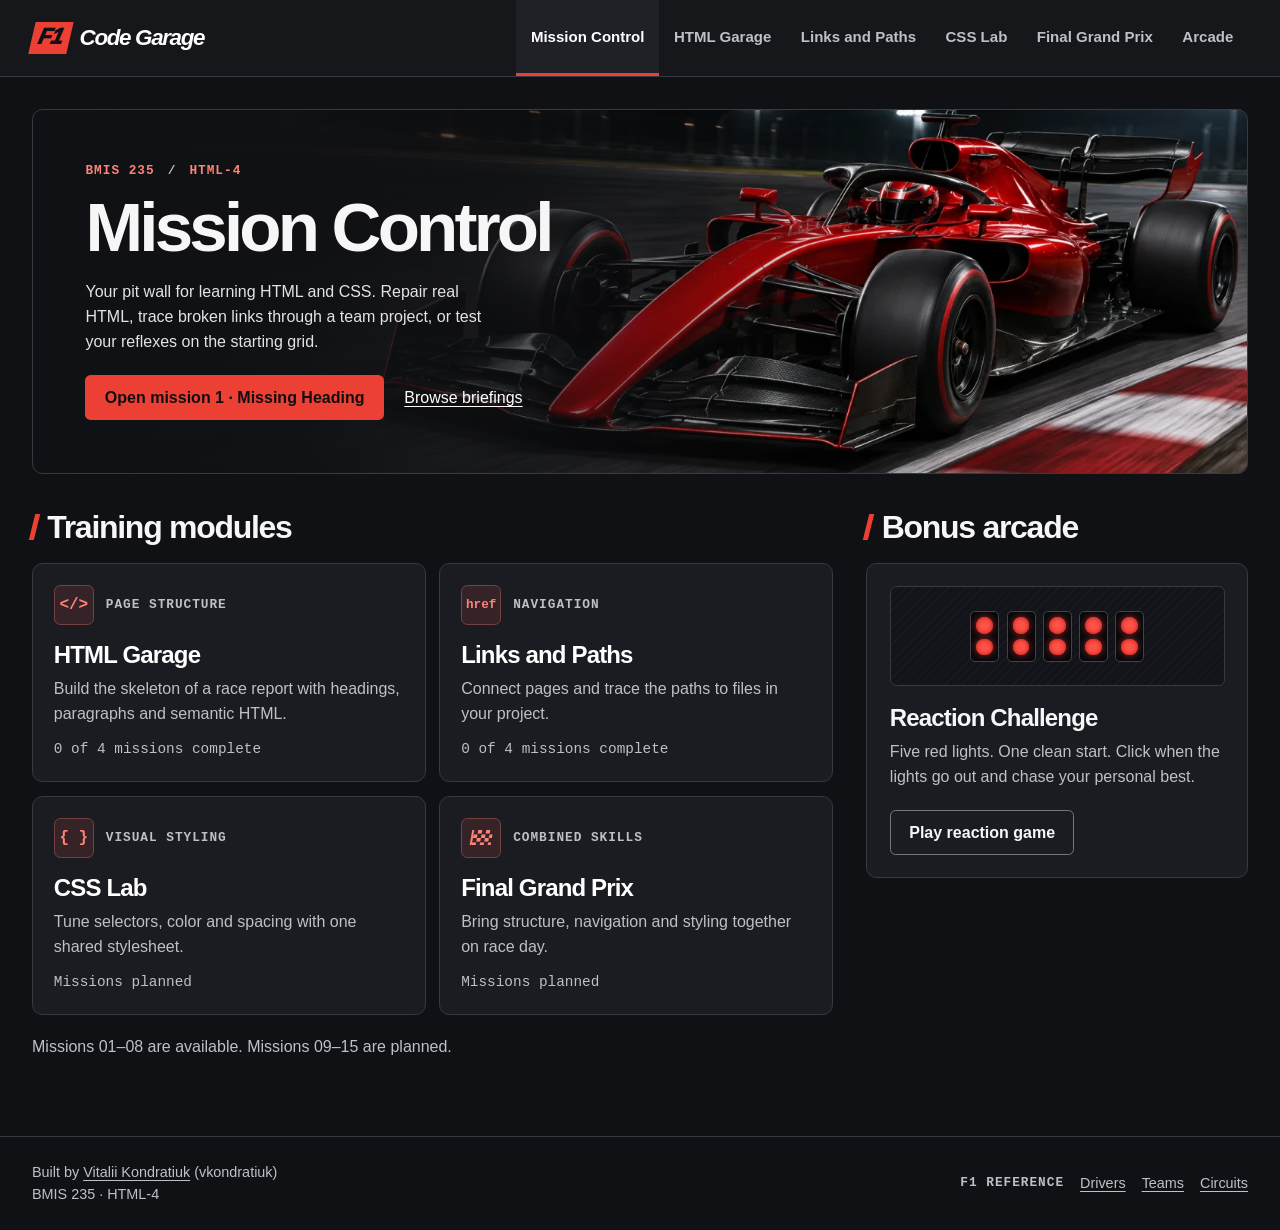
==== commit cc483122: "Complete HTML and navigation missions" ====
--- a/index.html
+++ b/index.html
@@ -37,7 +37,7 @@
       <div class="hero-content">
         <p class="eyebrow">BMIS 235 <span>/</span> HTML-4</p>
         <h1 id="dashboard-title">Mission Control</h1>
-        <p>Your pit wall for learning HTML and CSS. Repair a team heading in the editor, explore the module briefings or test your reflexes on the starting grid.</p>
+        <p>Your pit wall for learning HTML and CSS. Repair real HTML, trace broken links through a team project, or test your reflexes on the starting grid.</p>
         <a class="action" data-mission-link="last" href="mission.html?id=missing-heading">Open mission 1 · Missing Heading</a>
         <a class="briefings-link" href="#modules">Browse briefings</a>
         <p data-mission-status></p>
@@ -53,6 +53,7 @@
                 <span class="label">Page structure</span></span>
               <h3>HTML Garage</h3>
               <p>Build the skeleton of a race report with headings, paragraphs and semantic HTML.</p>
+              <span class="module-status" data-chapter-progress="html"></span>
             </a>
           </li>
           <li>
@@ -61,6 +62,7 @@
                 <span class="label">Navigation</span></span>
               <h3>Links and Paths</h3>
               <p>Connect pages and trace the paths to files in your project.</p>
+              <span class="module-status" data-chapter-progress="links"></span>
             </a>
           </li>
           <li>
@@ -69,6 +71,7 @@
                 <span class="label">Visual styling</span></span>
               <h3>CSS Lab</h3>
               <p>Tune selectors, color and spacing with one shared stylesheet.</p>
+              <span class="module-status">Missions planned</span>
             </a>
           </li>
           <li>
@@ -77,10 +80,11 @@
                 <span class="label">Combined skills</span></span>
               <h3>Final Grand Prix</h3>
               <p>Bring structure, navigation and styling together on race day.</p>
+              <span class="module-status">Missions planned</span>
             </a>
           </li>
         </ul>
-        <p class="briefing-note">Mission 1 is available. Missions 2–15 are planned.</p>
+        <p class="briefing-note">Missions 01–08 are available. Missions 09–15 are planned.</p>
       </section>
       <aside class="arcade-aside" aria-labelledby="bonus-title">
         <h2 class="section-title" id="bonus-title">Bonus arcade</h2>
--- a/styles.css
+++ b/styles.css
@@ -336,3 +336,22 @@
   .workbench, .answer-panel { grid-template-columns: minmax(0, 1fr); }
   .answer-panel .action { justify-self: start; }
 }
+
+.module-status, .chapter-list [data-mission-status] { display: block; color: var(--muted); font: .9rem/1.5 var(--mono); }
+.module-status { margin-top: .75rem; }
+.chapter-list { padding: 0; margin: .8rem 0 0; list-style: none; }
+.chapter-list li { border-top: 1px solid var(--line); padding-block: .7rem; }
+.chapter-list a, .mission-nav a { display: inline-block; padding-block: .4rem; font-weight: 650; }
+.expected { max-width: 72ch; margin-bottom: 1.25rem; }
+.expected strong { color: var(--text); }
+#files-panel { margin-bottom: 1rem; padding: .6rem .8rem; background: var(--inset); border-radius: .35rem; }
+#files-panel summary { cursor: pointer; font-weight: 650; }
+#file-tree, #file-tree ul { padding-left: 1.2rem; }
+#file-tree { margin-block: .5rem; font: .9rem/1.5 var(--mono); overflow-wrap: anywhere; }
+.workbench:has(#files-panel:not([hidden])) #preview { min-height: 21rem; }
+.preview-tab { padding: .4rem .65rem; color: var(--text); background: var(--inset); border: 1px solid var(--line); overflow-wrap: anywhere; }
+.preview-controls, .mission-nav { display: flex; align-items: center; flex-wrap: wrap; gap: .5rem 1rem; }
+.preview-controls:not(:empty) { margin-top: .65rem; }
+.mission-nav { justify-content: space-between; }
+.mission-nav [hidden] { display: none; }
+.tool-note, #feedback, .station-head .label, .preview-controls button { max-width: 100%; overflow-wrap: anywhere; }
